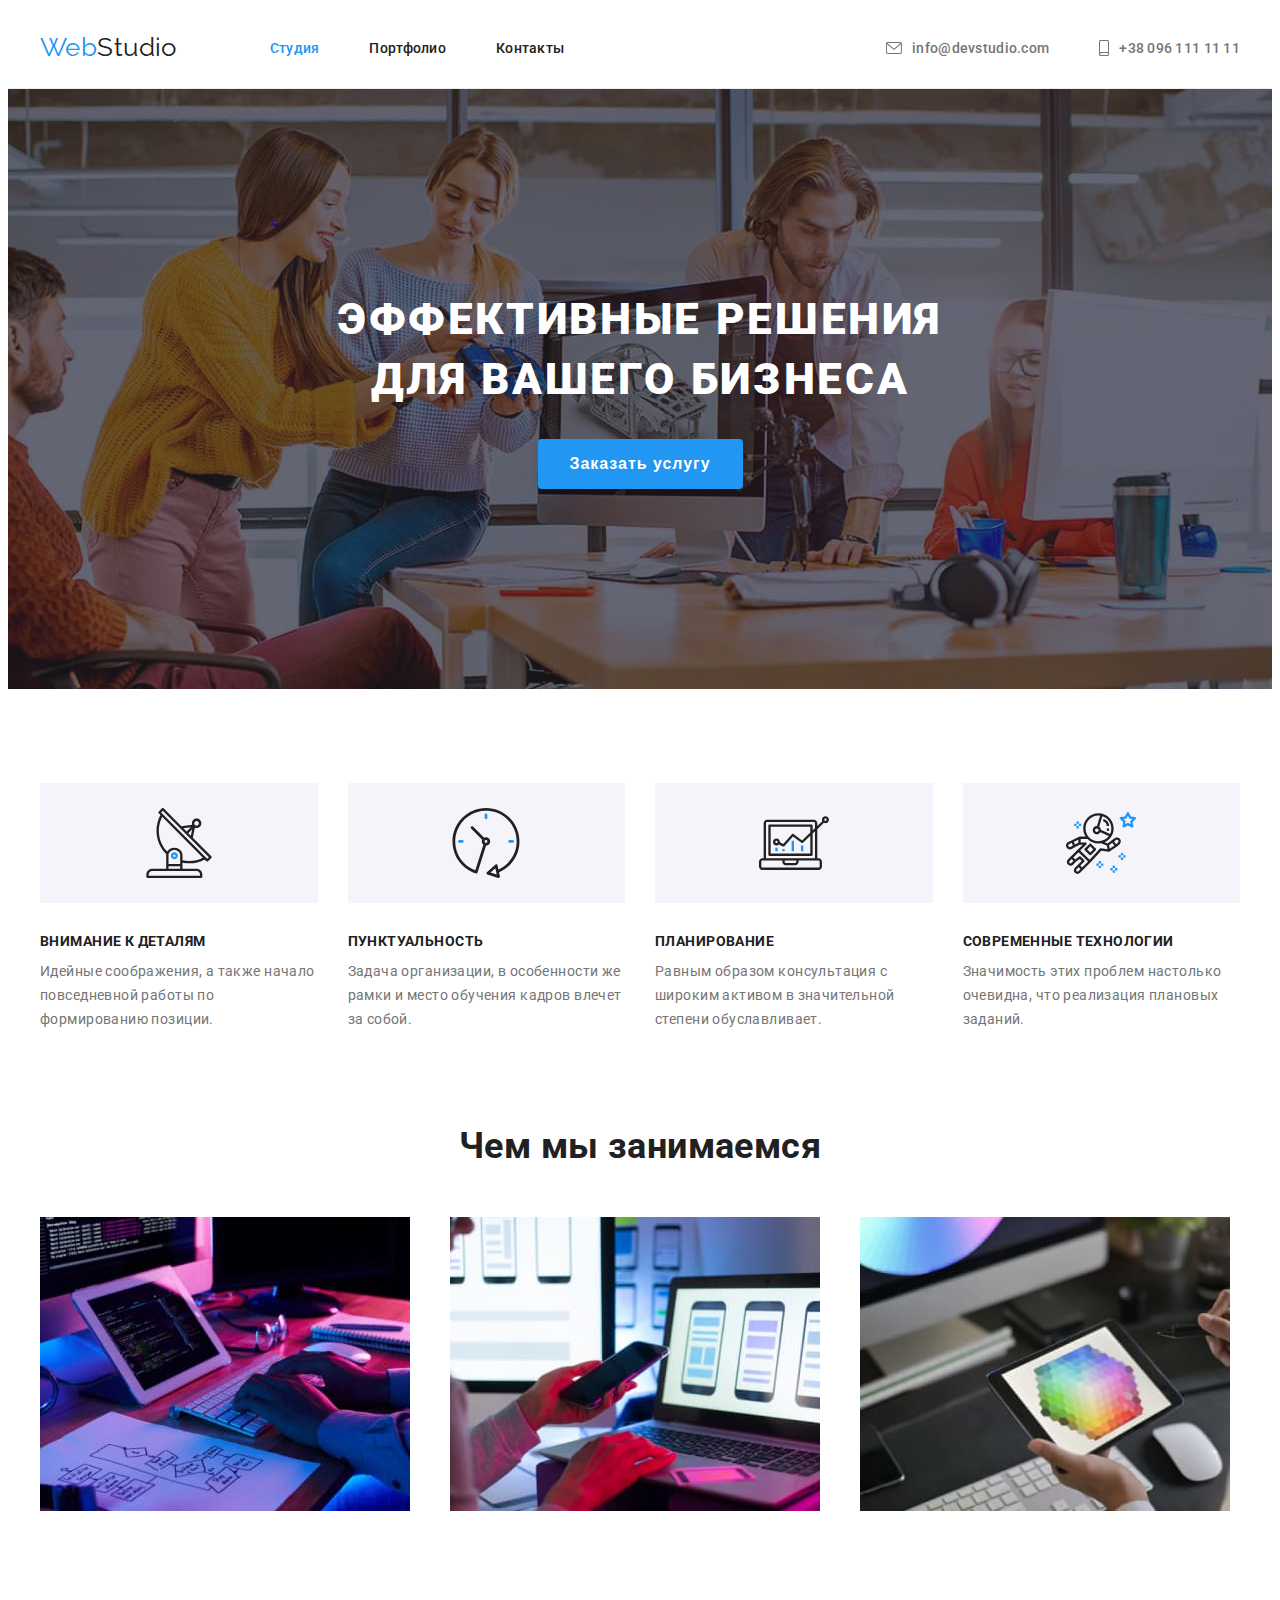
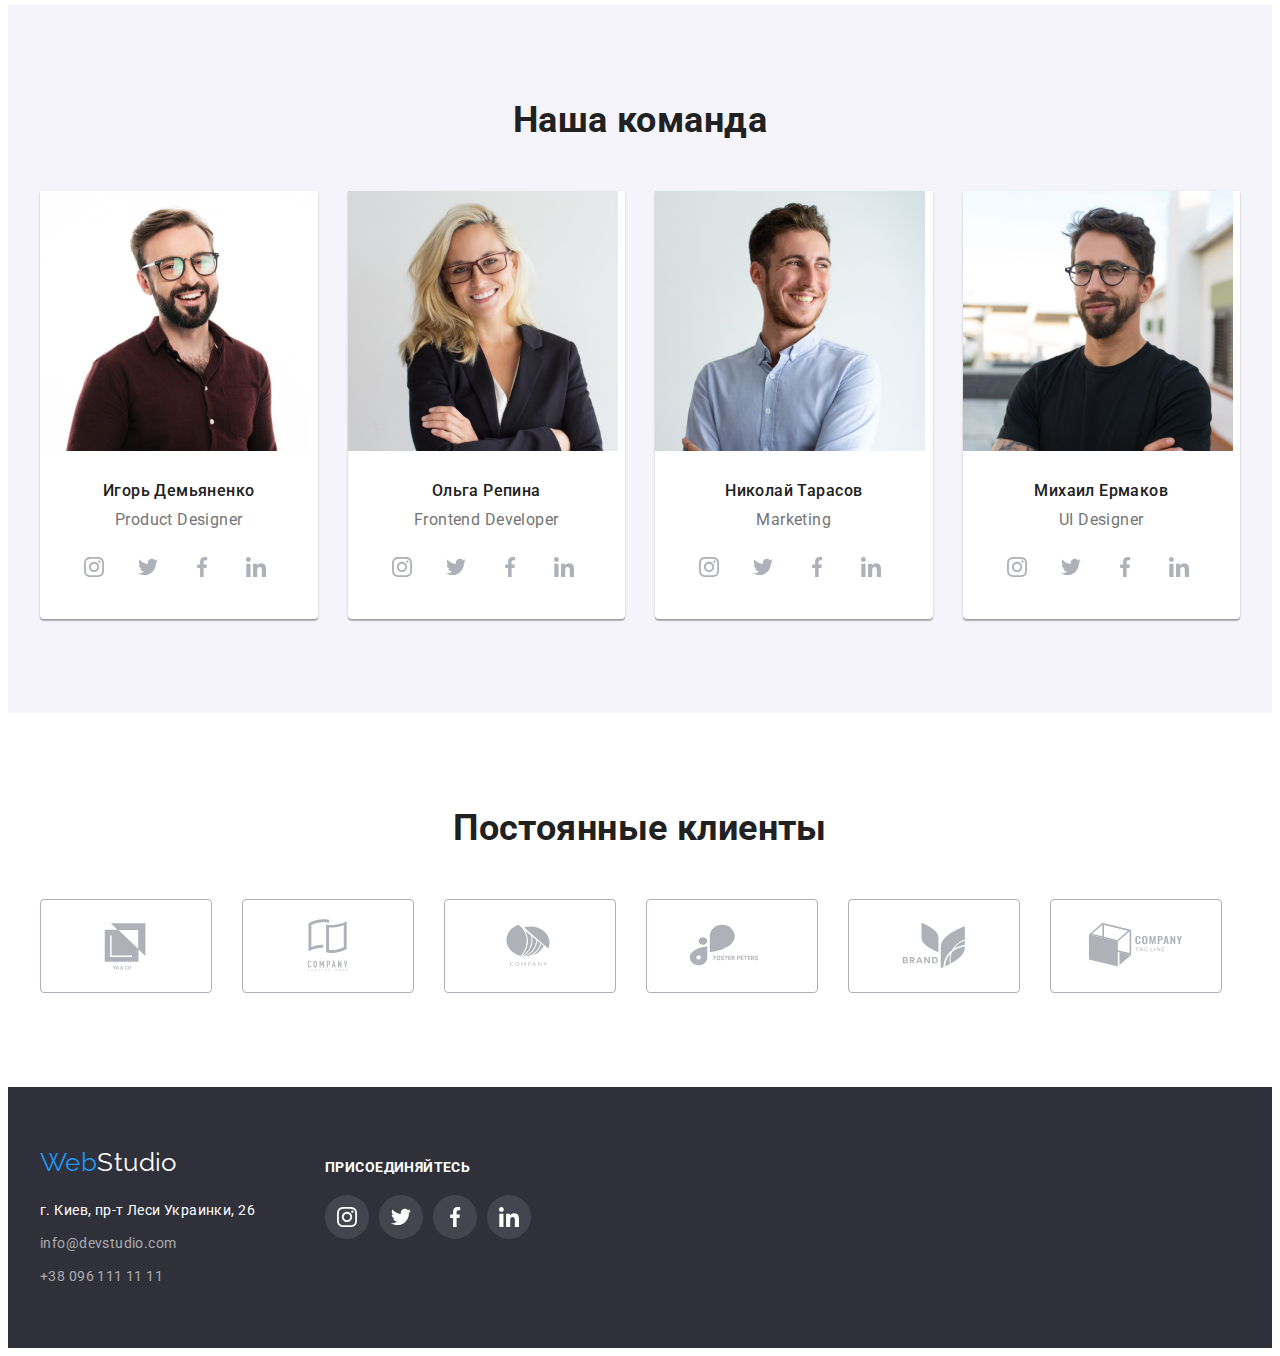
==== index.html @ 2303606d "Добавляет все файлы из предыдущей работы №4" ====
<!DOCTYPE html>
<html lang="ru">
<head>
    <meta charset="UTF-8">
    <meta http-equiv="X-UA-Compatible" content="IE=edge">
    <meta name="viewport" content="width=device-width, initial-scale=1.0">
    <title>goit-markup-hw-03-index</title>

    <!-- Modern Normalize CSS -->
    <link rel="stylesheet" href="https://cdnjs.cloudflare.com/ajax/libs/modern-normalize/1.1.0/modern-normalize.min.css"
        integrity="sha512-wpPYUAdjBVSE4KJnH1VR1HeZfpl1ub8YT/NKx4PuQ5NmX2tKuGu6U/JRp5y+Y8XG2tV+wKQpNHVUX03MfMFn9Q=="
        crossorigin="anonymous" referrerpolicy="no-referrer" />
    
    <!-- Google fonts -->
    <link rel="preconnect" href="https://fonts.googleapis.com">
    <link rel="preconnect" href="https://fonts.gstatic.com" crossorigin>
    <link href="https://fonts.googleapis.com/css2?family=Raleway:wght@700&family=Roboto:wght@400;500;700;900&display=swap" rel="stylesheet">

    <!-- Style -->
    <link rel="stylesheet" href="./css/styles.css">
</head>
<body>

    <!-- Хедер страницы -->
    <header class="site-header">
        <!-- Контейнер хедера -->
        <div class="container header-container">
            <!-- Логотип хедера -->
            <a href="./index.html" lang="en" class="link logo header-logo">Web<span class="header-logo-color">Studio</span></a>
            <!-- Навигация -->
            <nav class="header-nav">
                <ul class="list header-nav-list">
                    <li class="list-item header-nav-list-item"><a href="./index.html" class="link header-nav-list-item-link current-link">Студия</a></li>
                    <li class="list-item header-nav-list-item"><a href="./portfolio.html" class="link header-nav-list-item-link">Портфолио</a></li>
                    <li class="list-item header-nav-list-item"><a href="" class="link header-nav-list-item-link">Контакты</a></li>
                </ul>
            </nav>
            <!-- Контакты -->
            <ul class="header-contacts-list">
                <li class="list-item header-contacts-list-item">
                    <a href="mailto:info@devstudio.com" class="link header-contacts-list-item-link">
                        <svg class="header-contacts-icon" width="16" height="12">
                            <use href="./images/icons.svg#icon-email-icon"></use>
                        </svg>
                        <span>info@devstudio.com</span>
                    </a>
                </li>
                <li class="list-item header-contacts-list-item">
                    <a href="tel:+380961111111" class="link header-contacts-list-item-link">
                        <svg class="header-contacts-icon" width="10" height="16">
                            <use href="./images/icons.svg#icon-smartphone-icon"></use>
                        </svg>
                        <span>+38 096 111 11 11</span>
                    </a>
                </li>
            </ul>
        </div>
    </header>

    <!-- Основной контент сайта -->
    <main class="main-content">
        <!-- Герой -->
        <section class="hero">
            <div class="hero-container">
                <h1 class="hero-title">Эффективные решения для вашего бизнеса</h1>
                <button class="btn hero-btn" type="button">Заказать услугу</button>
            </div>
        </section>
        <!-- Секция с преимуществами компании -->
        <section class="section advantages">
            <div class="container">
                <!-- Логический заголовок секции -->
                <h2 class="section-title visually-hidden">Преимущества работы с нами</h2>
                <ul class="list advantages-list">
                    <li class="list-item advantages-list-item">
                        <div class="advantages-list-item-icon-box">
                            <svg class="advantages-list-item-icon" width="70" height="70">
                                <use href="./images/icons.svg#icon-antenna-icon"></use>
                            </svg>
                        </div>
                        <h3 class="advantages-list-item-title">Внимание к деталям</h3>
                        <p class="advantages-list-item-text">Идейные соображения, а также начало повседневной работы по формированию позиции.</p>
                    </li>
                    <li class="list-item advantages-list-item">
                        <div class="advantages-list-item-icon-box">
                            <svg class="advantages-list-item-icon" width="70" height="70">
                                <use href="./images/icons.svg#icon-clock-icon"></use>
                            </svg>
                        </div>
                        <h3 class="advantages-list-item-title">Пунктуальность</h3>
                        <p class="advantages-list-item-text">Задача организации, в особенности же рамки и место обучения кадров влечет за собой.</p>
                    </li>
                    <li class="list-item advantages-list-item">
                        <div class="advantages-list-item-icon-box">
                            <svg class="advantages-list-item-icon" width="70" height="70">
                                <use href="./images/icons.svg#icon-diagram-icon"></use>
                            </svg>
                        </div>
                        <h3 class="advantages-list-item-title">Планирование</h3>
                        <p class="advantages-list-item-text">Равным образом консультация с широким активом в значительной степени обуславливает.</p>
                    </li>
                    <li class="list-item advantages-list-item">
                        <div class="advantages-list-item-icon-box">
                            <svg class="advantages-list-item-icon" width="70" height="70">
                                <use href="./images/icons.svg#icon-astronaut-icon"></use>
                            </svg>
                        </div>
                        <h3 class="advantages-list-item-title">Современные технологии</h3>
                        <p class="advantages-list-item-text">Значимость этих проблем настолько очевидна, что реализация плановых заданий.</p>
                    </li>
                </ul>
            </div>
        </section>
        <!-- Секция "Чем мы занимаемся" -->
        <section class="section services">
            <div class="container">
                <h2 class="section-title">Чем мы занимаемся</h2>
                <ul class="list services-list">
                    <li class="list-item services-list-item"><img src="./images/service-1.jpg" class="services-list-item-img" alt="Услуга №1" width="370" height="294"></li>
                    <li class="list-item services-list-item"><img src="./images/service-2.jpg" class="services-list-item-img" alt="Услуга №2" width="370" height="294"></li>
                    <li class="list-item services-list-item"><img src="./images/service-3.jpg" class="services-list-item-img" alt="Услуга №3" width="370" height="294"></li>
                </ul>
            </div>
        </section>
        <!-- Секция "Наша команда" -->
        <section class="section team">
            <div class="container">
                <h2 class="section-title">Наша команда</h2>
                <ul class="list team-list">
                    <li class="list-item team-list-item">
                        <img src="./images/team-member-1.jpg" class="team-list-item-img" alt="Фото учасника команды" width="270" height="260">
                        <div class="team-list-item-box">
                            <h3 class="team-list-item-title">Игорь Демьяненко</h3>
                            <p lang="en" class="team-list-item-text">Product Designer</p>
                            <ul class="list team-icon-list">
                                <li class="list-item team-icon-list-item">
                                    <a href="" class="link team-icon-list-item-link">
                                        <svg class="team-icon" width="20" height="20">
                                            <use href="./images/icons.svg#icon-instagram-icon"></use>
                                        </svg>
                                    </a>
                                </li>
                                <li class="list-item team-icon-list-item">
                                    <a href="" class="link team-icon-list-item-link">
                                        <svg class="team-icon" width="20" height="20">
                                            <use href="./images/icons.svg#icon-twitter-icon"></use>
                                        </svg>
                                    </a>
                                </li>
                                <li class="list-item team-icon-list-item">
                                    <a href="" class="link team-icon-list-item-link">
                                        <svg class="team-icon" width="20" height="20">
                                            <use href="./images/icons.svg#icon-facebook-icon"></use>
                                        </svg>
                                    </a>
                                </li>
                                <li class="list-item team-icon-list-item">
                                    <a href="" class="link team-icon-list-item-link">
                                        <svg class="team-icon" width="20" height="20">
                                            <use href="./images/icons.svg#icon-linkedin-icon"></use>
                                        </svg>
                                    </a>
                                </li>
                            </ul>
                        </div>
                    </li>
                    <li class="list-item team-list-item">
                        <img src="./images/team-member-2.jpg" class="team-list-item-img" alt="Фото учасника команды" width="270" height="260">
                        <div class="team-list-item-box">
                            <h3 class="team-list-item-title">Ольга Репина</h3>
                            <p lang="en" class="team-list-item-text">Frontend Developer</p>
                            <ul class="list team-icon-list">
                                <li class="list-item team-icon-list-item">
                                    <a href="" class="link team-icon-list-item-link">
                                        <svg class="team-icon" width="20" height="20">
                                            <use href="./images/icons.svg#icon-instagram-icon"></use>
                                        </svg>
                                    </a>
                                </li>
                                <li class="list-item team-icon-list-item">
                                    <a href="" class="link team-icon-list-item-link">
                                        <svg class="team-icon" width="20" height="20">
                                            <use href="./images/icons.svg#icon-twitter-icon"></use>
                                        </svg>
                                    </a>
                                </li>
                                <li class="list-item team-icon-list-item">
                                    <a href="" class="link team-icon-list-item-link">
                                        <svg class="team-icon" width="20" height="20">
                                            <use href="./images/icons.svg#icon-facebook-icon"></use>
                                        </svg>
                                    </a>
                                </li>
                                <li class="list-item team-icon-list-item">
                                    <a href="" class="link team-icon-list-item-link">
                                        <svg class="team-icon" width="20" height="20">
                                            <use href="./images/icons.svg#icon-linkedin-icon"></use>
                                        </svg>
                                    </a>
                                </li>
                            </ul>
                        </div>
                    </li>
                    <li class="list-item team-list-item">
                        <img src="./images/team-member-3.jpg" class="team-list-item-img" alt="Фото учасника команды" width="270" height="260">
                        <div class="team-list-item-box">
                            <h3 class="team-list-item-title">Николай Тарасов</h3>
                            <p lang="en" class="team-list-item-text">Marketing</p>
                            <ul class="list team-icon-list">
                                <li class="list-item team-icon-list-item">
                                    <a href="" class="link team-icon-list-item-link">
                                        <svg class="team-icon" width="20" height="20">
                                            <use href="./images/icons.svg#icon-instagram-icon"></use>
                                        </svg>
                                    </a>
                                </li>
                                <li class="list-item team-icon-list-item">
                                    <a href="" class="link team-icon-list-item-link">
                                        <svg class="team-icon" width="20" height="20">
                                            <use href="./images/icons.svg#icon-twitter-icon"></use>
                                        </svg>
                                    </a>
                                </li>
                                <li class="list-item team-icon-list-item">
                                    <a href="" class="link team-icon-list-item-link">
                                        <svg class="team-icon" width="20" height="20">
                                            <use href="./images/icons.svg#icon-facebook-icon"></use>
                                        </svg>
                                    </a>
                                </li>
                                <li class="list-item team-icon-list-item">
                                    <a href="" class="link team-icon-list-item-link">
                                        <svg class="team-icon" width="20" height="20">
                                            <use href="./images/icons.svg#icon-linkedin-icon"></use>
                                        </svg>
                                    </a>
                                </li>
                            </ul>
                        </div>
                    </li>
                    <li class="list-item team-list-item">
                        <img src="./images/team-member-4.jpg" class="team-list-item-img" alt="Фото учасника команды" width="270" height="260">
                        <div class="team-list-item-box">
                            <h3 class="team-list-item-title">Михаил Ермаков</h3>
                            <p lang="en" class="team-list-item-text">UI Designer</p>
                            <ul class="list team-icon-list">
                                <li class="list-item team-icon-list-item">
                                    <a href="" class="link team-icon-list-item-link">
                                        <svg class="team-icon" width="20" height="20">
                                            <use href="./images/icons.svg#icon-instagram-icon"></use>
                                        </svg>
                                    </a>
                                </li>
                                <li class="list-item team-icon-list-item">
                                    <a href="" class="link team-icon-list-item-link">
                                        <svg class="team-icon" width="20" height="20">
                                            <use href="./images/icons.svg#icon-twitter-icon"></use>
                                        </svg>
                                    </a>
                                </li>
                                <li class="list-item team-icon-list-item">
                                    <a href="" class="link team-icon-list-item-link">
                                        <svg class="team-icon" width="20" height="20">
                                            <use href="./images/icons.svg#icon-facebook-icon"></use>
                                        </svg>
                                    </a>
                                </li>
                                <li class="list-item team-icon-list-item">
                                    <a href="" class="link team-icon-list-item-link">
                                        <svg class="team-icon" width="20" height="20">
                                            <use href="./images/icons.svg#icon-linkedin-icon"></use>
                                        </svg>
                                    </a>
                                </li>
                            </ul>
                        </div>
                    </li>
                </ul>
            </div>
        </section>
        <!-- Сеция "Постоянные клиенты" -->
        <section class="section clients">
            <div class="container">
                <h2 class="section-title">Постоянные клиенты</h2>
                <ul class="list clients-list">
                    <li class="list-item clients-list-item">
                        <a href="" class="link clients-list-item-link">
                            <svg class="clients-icon" width="106" height="60">
                                <use href="./images/icons.svg#icon-customer-1-icon"></use>
                            </svg>
                        </a>
                    </li>
                    <li class="list-item clients-list-item">
                        <a href="" class="link clients-list-item-link">
                            <svg class="clients-icon" width="106" height="60">
                                <use href="./images/icons.svg#icon-customer-2-icon"></use>
                            </svg>
                        </a>
                    </li>
                    <li class="list-item clients-list-item">
                        <a href="" class="link clients-list-item-link">
                            <svg class="clients-icon" width="106" height="60">
                                <use href="./images/icons.svg#icon-customer-3-icon"></use>
                            </svg>
                        </a>
                    </li>
                    <li class="list-item clients-list-item">
                        <a href="" class="link clients-list-item-link">
                            <svg class="clients-icon" width="106" height="60">
                                <use href="./images/icons.svg#icon-customer-4-icon"></use>
                            </svg>
                        </a>
                    </li>
                    <li class="list-item clients-list-item">
                        <a href="" class="link clients-list-item-link">
                            <svg class="clients-icon" width="106" height="60">
                                <use href="./images/icons.svg#icon-customer-5-icon"></use>
                            </svg>
                        </a>
                    </li>
                    <li class="list-item clients-list-item">
                        <a href="" class="link clients-list-item-link">
                            <svg class="clients-icon" width="106" height="60">
                                <use href="./images/icons.svg#icon-customer-6-icon"></use>
                            </svg>
                        </a>
                    </li>
                </ul>
            </div>
        </section>
    </main>

    <!-- Футер страницы -->
    <footer class="site-footer">
        <!-- Контейнер футера -->
        <div class="container footer-container">
            <!-- Контейнер адреса футера -->
            <div class="footer-address-box">
                <!-- Логотип футера -->
                <a href="./index.html" lang="en" class="link logo footer-logo">Web<span class="footer-logo-color">Studio</span></a>
                <!-- Адрес футера -->
                <address class="footer-address">
                    <p class="footer-address-location">г. Киев, пр-т Леси Украинки, 26</p>
                    <ul class="list footer-address-list">
                        <li class="list-item footer-address-list-item"><a href="mailto:info@devstudio.com" class="link footer-address-list-item-link">info@devstudio.com</a></li>
                        <li class="list-item footer-address-list-item"><a href="tel:+380961111111" class="link footer-address-list-item-link">+38 096 111 11 11</a></li>
                    </ul>
                </address>
            </div>
            <div class="footer-icon-box">
                <p class="footer-icon-title">присоединяйтесь</p>
                <ul class="list footer-icon-list">
                    <li class="list-item footer-icon-list-item">
                        <a href="" class="link footer-icon-list-item-link">
                            <svg class="footer-icon" width="20" height="20">
                                <use href="./images/icons.svg#icon-instagram-icon"></use>
                            </svg>
                        </a>
                    </li>
                    <li class="list-item footer-icon-list-item">
                        <a href="" class="link footer-icon-list-item-link">
                            <svg class="footer-icon" width="20" height="20">
                                <use href="./images/icons.svg#icon-twitter-icon"></use>
                            </svg>
                        </a>
                    </li>
                    <li class="list-item footer-icon-list-item">
                        <a href="" class="link footer-icon-list-item-link">
                            <svg class="footer-icon" width="20" height="20">
                                <use href="./images/icons.svg#icon-facebook-icon"></use>
                            </svg>
                        </a>
                    </li>
                    <li class="list-item footer-icon-list-item">
                        <a href="" class="link footer-icon-list-item-link">
                            <svg class="footer-icon" width="20" height="20">
                                <use href="./images/icons.svg#icon-linkedin-icon"></use>
                            </svg>
                        </a>
                    </li>
                </ul>
            </div>
        </div>
    </footer>

</body>
</html>
---- css/styles.css ----
/* Переменные */
:root {
    --header-border-color: #ececec;
    --hero-heading-color: #ffffff;
    --hero-btn-hover-color: #188ce8;
    --btn-primary-text-color: #ffffff;
    --btn-secondary-text-color: ##212121;
    --primary-bg-color: #ffffff;
    --secondary-bg-color: #f5f4fa;
    --accent-color: #2196f3;
    --primary-text-color: #212121;
    --secondary-text-color: #757575;
    --footer-bg-color: #2f303a;
    --footer-primary-text-color: #ffffff;
    --footer-secondary-text-color: rgba(255, 255, 255, 0.6);
    --portfolio-btn-primary-color: #f5f4fa;
    --team-icons-color: #afb1b8;
    --team-icons-hover-color: #ffffff;
    --footer-icons-bg-color: rgba(255, 255, 255, 0.1);
}

/* Сброс ненужных стилей */
h1,
h2,
h3,
h4,
h5,
h6,
p,
ul,
ol {
    margin: 0;
    padding: 0;
}

ul,
ol {
    list-style: none;
}

.link {
    text-decoration: none;
}

/* Визуальное скрытие элементов */
.visually-hidden {
    position: absolute;
    white-space: nowrap;
    width: 1px;
    height: 1px;
    overflow: hidden;
    border: 0;
    padding: 0;
    clip: rect(0 0 0 0);
    clip-path: inset(50%);
    margin: -1px;
}

/* Стили для body */
body {
    font-family: 'Roboto', sans-serif;
    font-size: 14px;
    letter-spacing: 0.03em;
    background-color: var(--primary-bg-color);
    color: var(--primary-text-color);
}

/* Стили для контейнера */
.container {
    width: 1200px;
    margin-left: auto;
    margin-right: auto;
    padding-left: 15px;
    padding-right: 15px;
}

/* Стили для секций */
.section {
    padding-top: 94px;
    padding-bottom: 94px;
}

/* Кнопки */
.btn {
    cursor: pointer;
    border: none;
}

/* Картинки */
img {
    max-width: 100%;
    display: block;
}

/* Заголовки секций */
.section-title {
    font-size: 36px;
    line-height: calc(42 / 36);
    text-align: center;
    margin-bottom: 50px;
}

/* Хедер страницы */

.site-header {
    border-bottom: 1px solid var(--header-border-color);
}

/* Контейнер хедера */
/* .site-header {
    padding-top: 24px;
    padding-bottom: 25px;
} */

.header-container,
.header-nav-list,
.header-contacts-list {
    display: flex;
    align-items: center;
}

/* Логотип */
.logo {
    font-family: Raleway;
    font-size: 26px;
    line-height: calc(31 / 26);
    color: var(--accent-color);
}

/* Логотип хедера */
.header-logo {
    margin-right: 93px;
    padding-top: 24px;
    padding-bottom: 25px;
}

.header-logo-color {
    color: var(--primary-text-color);
}

/* Навигация */
.header-nav {
    margin-right: auto;
}

.header-nav-list-item:not(:last-child) {
    margin-right: 50px;
}

.header-nav-list-item-link {
    font-weight: 500;
    line-height: calc(16 / 14);
    letter-spacing: 0.02em;
    color: var(--primary-text-color);
}

.header-nav-list-item-link:hover,
.header-nav-list-item-link:focus {
    color: var(--accent-color);
}

.current-link {
    color: var(--accent-color);
}

.header-logo,
.footer-logo,
.header-nav-list-item-link,
.header-contacts-list-item-link {
    display: block;
}

.header-nav-list-item-link,
.header-contacts-list-item-link {
    padding-top: 32px;
    padding-bottom: 32px;
}

/* Контакты */
.header-contacts-list-item:not(:last-child) {
    margin-right: 50px;
}

.header-contacts-list-item-link {
    display: flex;
    align-items: center;
    font-weight: 500;
    line-height: calc(16 / 14);
    letter-spacing: 0.02em;
    color: var(--secondary-text-color);
}

.header-contacts-icon {
    margin-right: 10px;
    fill: currentColor;
}

.header-contacts-list-item-link:hover,
.header-contacts-list-item-link:focus {
    color: var(--accent-color);
}

/* Основной контент сайта */
/* Герой */

.hero-container {
    background-image: linear-gradient(rgba(47, 48, 58, 0.4), rgba(47, 48, 58, 0.4)),
        url(../images/hero-bg-img.jpg);
    background-repeat: no-repeat;
    background-position: center;
    background-size: cover;
    background-color: var(--footer-bg-color);
    max-width: 1600px;
    max-height: 600px;
    margin-left: auto;
    margin-right: auto;
    padding-top: 200px;
    padding-bottom: 200px;
    text-align: center;
}

.hero-title {
    font-weight: 900;
    font-size: 44px;
    line-height: calc(60 / 44);
    letter-spacing: 0.06em;
    text-transform: uppercase;
    color: var(--hero-heading-color);
    max-width: 696px;
    margin-left: auto;
    margin-right: auto;
    margin-bottom: 30px;
}

.hero-btn {
    background-color: var(--accent-color);
    padding: 10px 32px;
    box-shadow: 0px 4px 4px rgba(0, 0, 0, 0.15);
    border-radius: 4px;
    font-weight: 700;
    font-size: 16px;
    line-height: calc(30 / 16);
    letter-spacing: 0.06em;
    color: var(--btn-primary-text-color);
    min-width: 200px;
}

.hero-btn:hover,
.hero-btn:focus {
    background-color: var(--hero-btn-hover-color);
}

/* Секция с преимуществами компании */
.advantages {
    padding-bottom: 0;
}

.advantages-list {
    display: flex;
    flex-wrap: wrap;
    margin-left: -30px;
    margin-top: -30px;
}

.advantages-list-item {
    flex-basis: calc(100% / 4 - 30px);
    margin-top: 30px;
    margin-left: 30px;
}

.advantages-list-item-icon-box {
    margin-bottom: 30px;
    height: 120px;
    background-color: var(--secondary-bg-color);
    display: flex;
    justify-content: center;
    align-items: center;
}

.advantages-list-item-icon {
    display: block;
}

.advantages-list-item-title {
    font-size: 14px;
    line-height: calc(16 / 14);
    text-transform: uppercase;
    margin-bottom: 10px;
}

.advantages-list-item-text {
    line-height: calc(24 / 14);
    color: var(--secondary-text-color);
}

/* Секция "Чем мы занимаемся" */
.services-list {
    display: flex;
    flex-wrap: wrap;
    margin-top: -30px;
    margin-left: -30px;
}

.services-list-item {
    flex-basis: calc(100% / 3 - 30px);
    margin-top: 30px;
    margin-left: 30px;
}

/* Секция "Наша команда" */
.team {
    background-color: var(--secondary-bg-color);
}

.team-list {
    display: flex;
    flex-wrap: wrap;
    margin-top: -30px;
    margin-left: -30px;
}

.team-list-item {
    flex-basis: calc(100% / 4 - 30px);
    margin-top: 30px;
    margin-left: 30px;
    background-color: var(--primary-bg-color);
    box-shadow: 0px 1px 3px rgba(0, 0, 0, 0.12), 0px 1px 1px rgba(0, 0, 0, 0.14),
        0px 2px 1px rgba(0, 0, 0, 0.2);
    border-radius: 0px 0px 4px 4px;
}

.team-list-item-box {
    padding: 30px 32px;
    text-align: center;
}

.team-list-item-title {
    font-weight: 500;
    font-size: 16px;
    line-height: calc(19 / 16);
    margin-bottom: 10px;
}

.team-list-item-text {
    font-size: 16px;
    line-height: calc(19 / 16);
    color: var(--secondary-text-color);
    margin-bottom: 16px;
}

.team-icon-list {
    display: flex;
}

.team-icon-list-item:not(:last-child) {
    margin-right: 10px;
}

.team-icon-list-item-link {
    display: flex;
    justify-content: center;
    align-items: center;
    width: 44px;
    height: 44px;
    border-radius: 50%;
    color: var(--team-icons-color);
}

.team-icon-list-item-link:hover,
.team-icon-list-item-link:focus {
    background-color: var(--accent-color);
    color: var(--team-icons-hover-color);
}

.team-icon {
    display: block;
    fill: currentColor;
}

/* Сеция "Постоянные клиенты" */

.clients-list {
    display: flex;
}

.clients-list-item:not(:last-child) {
    margin-right: 30px;
}

.clients-list-item-link {
    display: flex;
    justify-content: center;
    align-items: center;
    width: 170px;
    height: 92px;
    border: 1px solid var(--team-icons-color);
    border-radius: 4px;
    color: var(--team-icons-color);
}

.clients-list-item-link:hover,
.clients-list-item-link:focus {
    border-color: var(--accent-color);
    color: var(--accent-color);
}

.clients-icon {
    display: block;
    fill: currentColor;
}

/* Футер страницы */
.site-footer {
    background-color: var(--footer-bg-color);
    padding-top: 60px;
    padding-bottom: 60px;
}

/* Контейнер футера */
.footer-container {
    display: flex;
}

/* Контейнер адреса футера */
.footer-address-box {
    margin-right: 70px;
}

/* Логотип футера */
.footer-logo {
    margin-bottom: 20px;
}

.footer-logo-color {
    color: var(--footer-primary-text-color);
}

/* Адрес футера */
.footer-address {
    font-style: normal;
}

.footer-address-location {
    line-height: calc(24 / 14);
    color: var(--footer-primary-text-color);
    margin-bottom: 9px;
}

.footer-address-list-item:not(:last-child) {
    margin-bottom: 9px;
}

.footer-address-list-item-link {
    line-height: calc(24 / 14);
    color: var(--footer-secondary-text-color);
}

.footer-address-list-item-link:hover,
.footer-address-list-item-link:focus {
    color: var(--accent-color);
}

.footer-icon-box {
    padding-top: 12px;
}

.footer-icon-title {
    font-weight: 700;
    line-height: calc(16 / 14);
    text-transform: uppercase;
    color: var(--footer-primary-text-color);
    margin-bottom: 20px;
}

.footer-icon-list {
    display: flex;
}

.footer-icon-list-item:not(:last-child) {
    margin-right: 10px;
}

.footer-icon-list-item-link {
    display: flex;
    justify-content: center;
    align-items: center;
    width: 44px;
    height: 44px;
    border-radius: 50%;
    background-color: var(--footer-icons-bg-color);
}

.footer-icon-list-item-link:hover,
.footer-icon-list-item-link:focus {
    background-color: var(--accent-color);
}

.footer-icon {
    fill: var(--footer-primary-text-color);
}

/* Основной контент страницы portfolio */
/* Фильтр */
.portfolio-filter-list {
    display: flex;
    justify-content: center;
    margin-bottom: 50px;
}

.portfolio-filter-list-item:not(:last-child) {
    margin-right: 8px;
}

.portfolio-filter-list-item-btn {
    background-color: var(--portfolio-btn-primary-color);
    border-radius: 4px;
    padding: 6px 22px;
    font-weight: 500;
    font-size: 16px;
    line-height: calc(26 / 16);
    letter-spacing: 0.03em;
    color: var(--primary-text-color);
}

.current-btn,
.portfolio-filter-list-item-btn:hover,
.portfolio-filter-list-item-btn:focus {
    background-color: var(--accent-color);
    color: var(--hero-heading-color);
    box-shadow: 0px 3px 1px rgba(0, 0, 0, 0.1), 0px 1px 2px rgba(0, 0, 0, 0.08),
        0px 2px 2px rgba(0, 0, 0, 0.12);
}

/* Примеры работ из портфолио */
.portfolio-example-list {
    display: flex;
    flex-wrap: wrap;
    margin-top: -30px;
    margin-left: -30px;
}

.portfolio-example-list-item {
    flex-basis: calc(100% / 3 - 30px);
    margin-top: 30px;
    margin-left: 30px;
}

.portfolio-example-list-item-link {
    display: block;
}

.portfolio-example-list-item-link:hover,
.portfolio-example-list-item-link:focus {
    box-shadow: 0px 1px 1px rgba(0, 0, 0, 0.12), 0px 4px 4px rgba(0, 0, 0, 0.06),
        1px 4px 6px rgba(0, 0, 0, 0.16);
}

.portfolio-example-list-box {
    padding: 20px 24px;
    border-left: 1px solid #eeeeee;
    border-right: 1px solid #eeeeee;
    border-bottom: 1px solid #eeeeee;
}

.portfolio-example-list-item-heading {
    font-size: 18px;
    line-height: calc(36 / 18);
    letter-spacing: 0.06em;
    margin-bottom: 4px;
    color: var(--primary-text-color);
}

.portfolio-example-list-item-text {
    font-size: 16px;
    line-height: calc(30 / 16);
    color: var(--secondary-text-color);
}
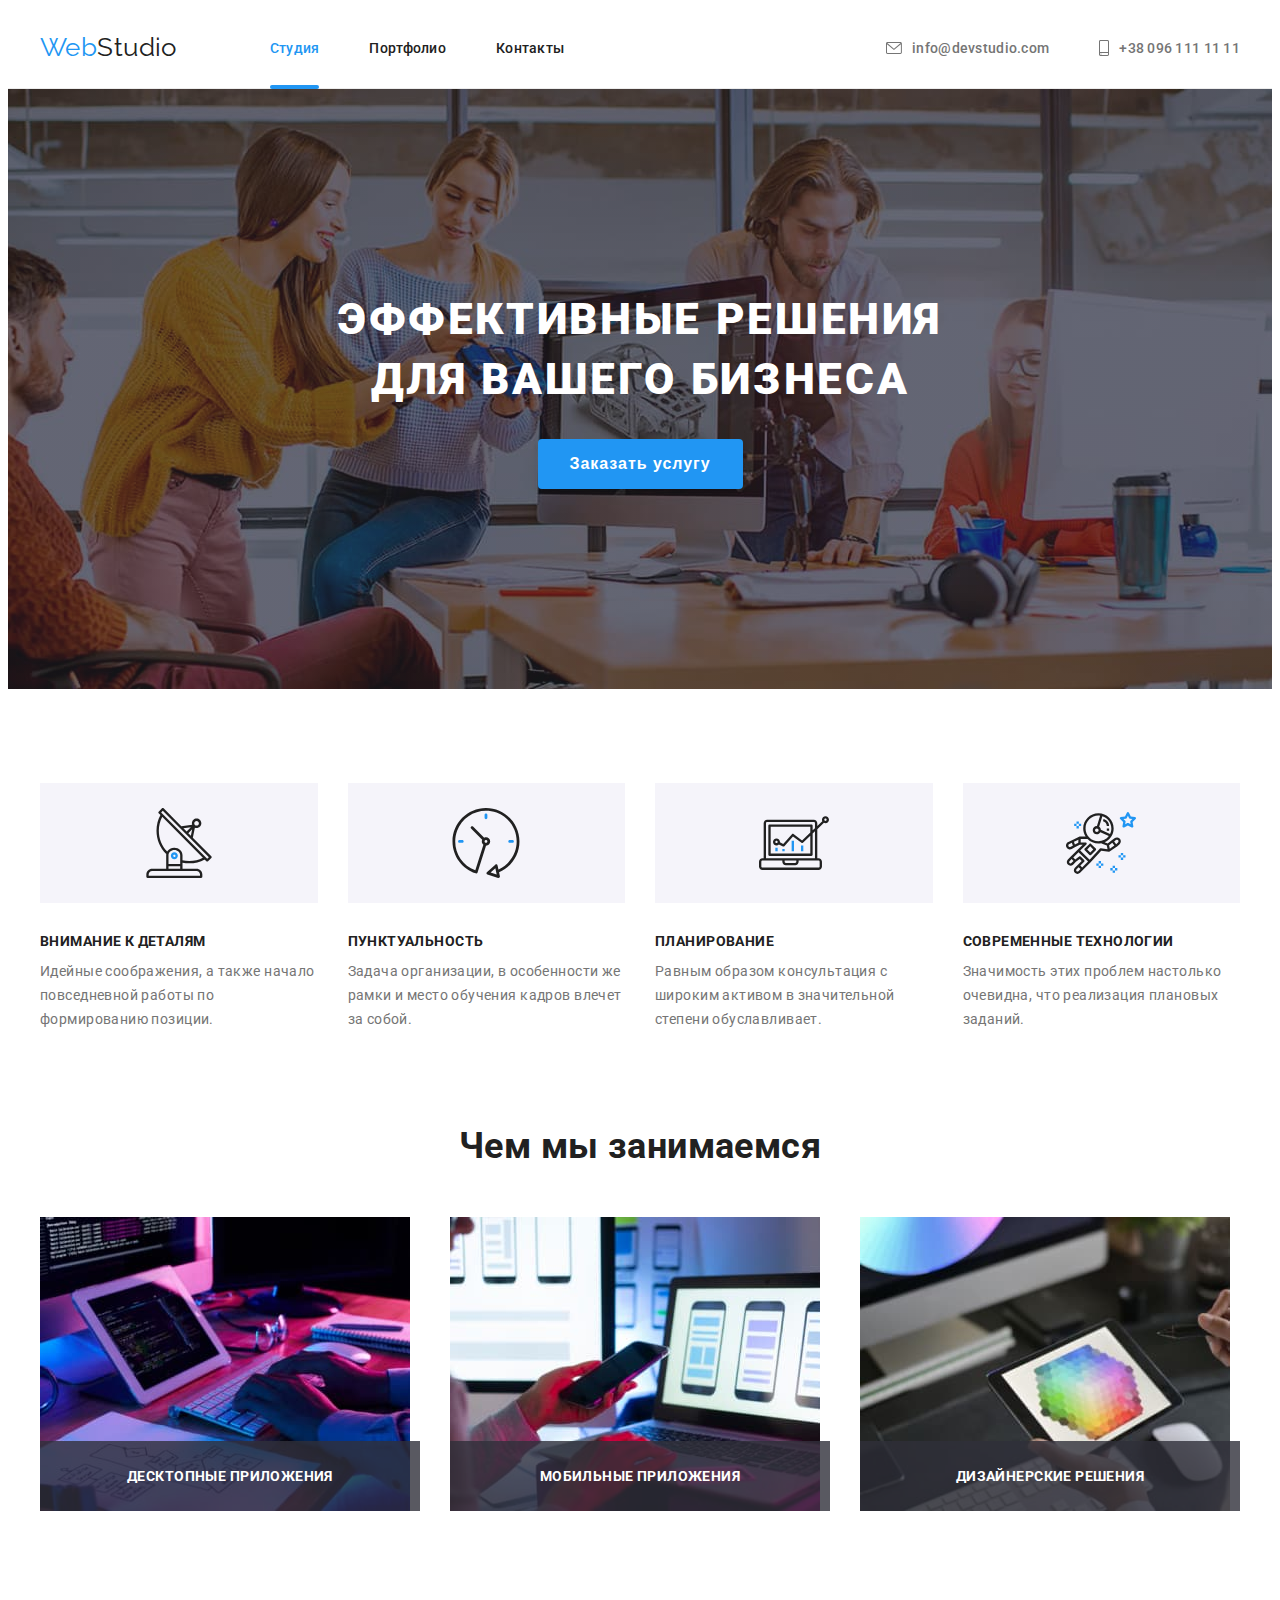
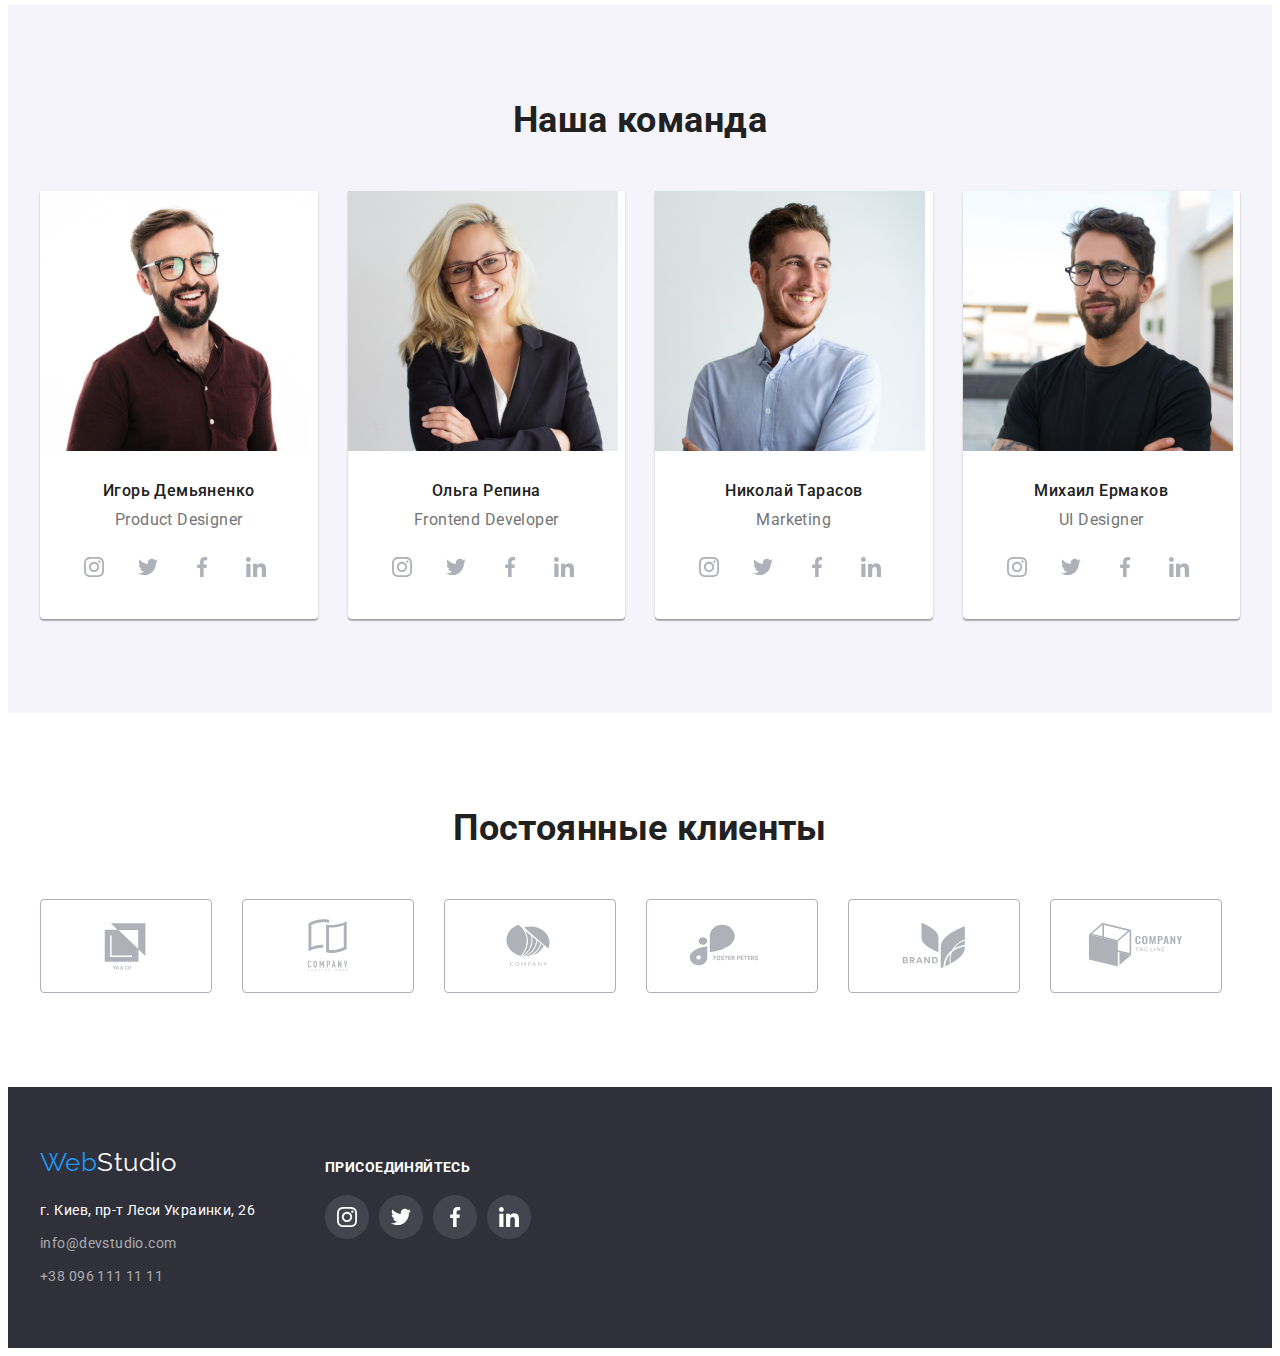
==== commit 1e212e72: "Добавляет названия карточек для секции "Чем мы занимаемся"" ====
--- a/index.html
+++ b/index.html
@@ -116,9 +116,24 @@
             <div class="container">
                 <h2 class="section-title">Чем мы занимаемся</h2>
                 <ul class="list services-list">
-                    <li class="list-item services-list-item"><img src="./images/service-1.jpg" class="services-list-item-img" alt="Услуга №1" width="370" height="294"></li>
-                    <li class="list-item services-list-item"><img src="./images/service-2.jpg" class="services-list-item-img" alt="Услуга №2" width="370" height="294"></li>
-                    <li class="list-item services-list-item"><img src="./images/service-3.jpg" class="services-list-item-img" alt="Услуга №3" width="370" height="294"></li>
+                    <li class="list-item services-list-item">
+                        <img src="./images/service-1.jpg" class="services-list-item-img" alt="Услуга №1" width="370" height="294">
+                        <div class="services-list-item-title-box">
+                            <h3 class="services-list-item-title">Десктопные приложения</h3>
+                        </div>
+                    </li>
+                    <li class="list-item services-list-item">
+                        <img src="./images/service-2.jpg" class="services-list-item-img" alt="Услуга №2" width="370" height="294">
+                        <div class="services-list-item-title-box">
+                            <h3 class="services-list-item-title">Мобильные приложения</h3>
+                        </div>
+                    </li>
+                    <li class="list-item services-list-item">
+                        <img src="./images/service-3.jpg" class="services-list-item-img" alt="Услуга №3" width="370" height="294">
+                        <div class="services-list-item-title-box">
+                            <h3 class="services-list-item-title">Дизайнерские решения</h3>
+                        </div>
+                    </li>
                 </ul>
             </div>
         </section>
--- a/css/styles.css
+++ b/css/styles.css
@@ -161,6 +161,18 @@
 
 .current-link {
     color: var(--accent-color);
+    position: relative;
+}
+
+.current-link::after {
+    content: '';
+    display: block;
+    position: absolute;
+    width: 100%;
+    height: 4px;
+    background-color: var(--accent-color);
+    border-radius: 2px;
+    bottom: -1px;
 }
 
 .header-logo,
@@ -305,6 +317,24 @@
     flex-basis: calc(100% / 3 - 30px);
     margin-top: 30px;
     margin-left: 30px;
+    position: relative;
+}
+
+.services-list-item-title-box {
+    background-color: rgba(47, 48, 58, 0.8);
+    position: absolute;
+    bottom: 0;
+    width: 100%;
+}
+
+.services-list-item-title {
+    padding-top: 27px;
+    padding-bottom: 27px;
+    font-size: 14px;
+    line-height: calc(16 / 14);
+    text-align: center;
+    text-transform: uppercase;
+    color: var(--hero-heading-color);
 }
 
 /* Секция "Наша команда" */
